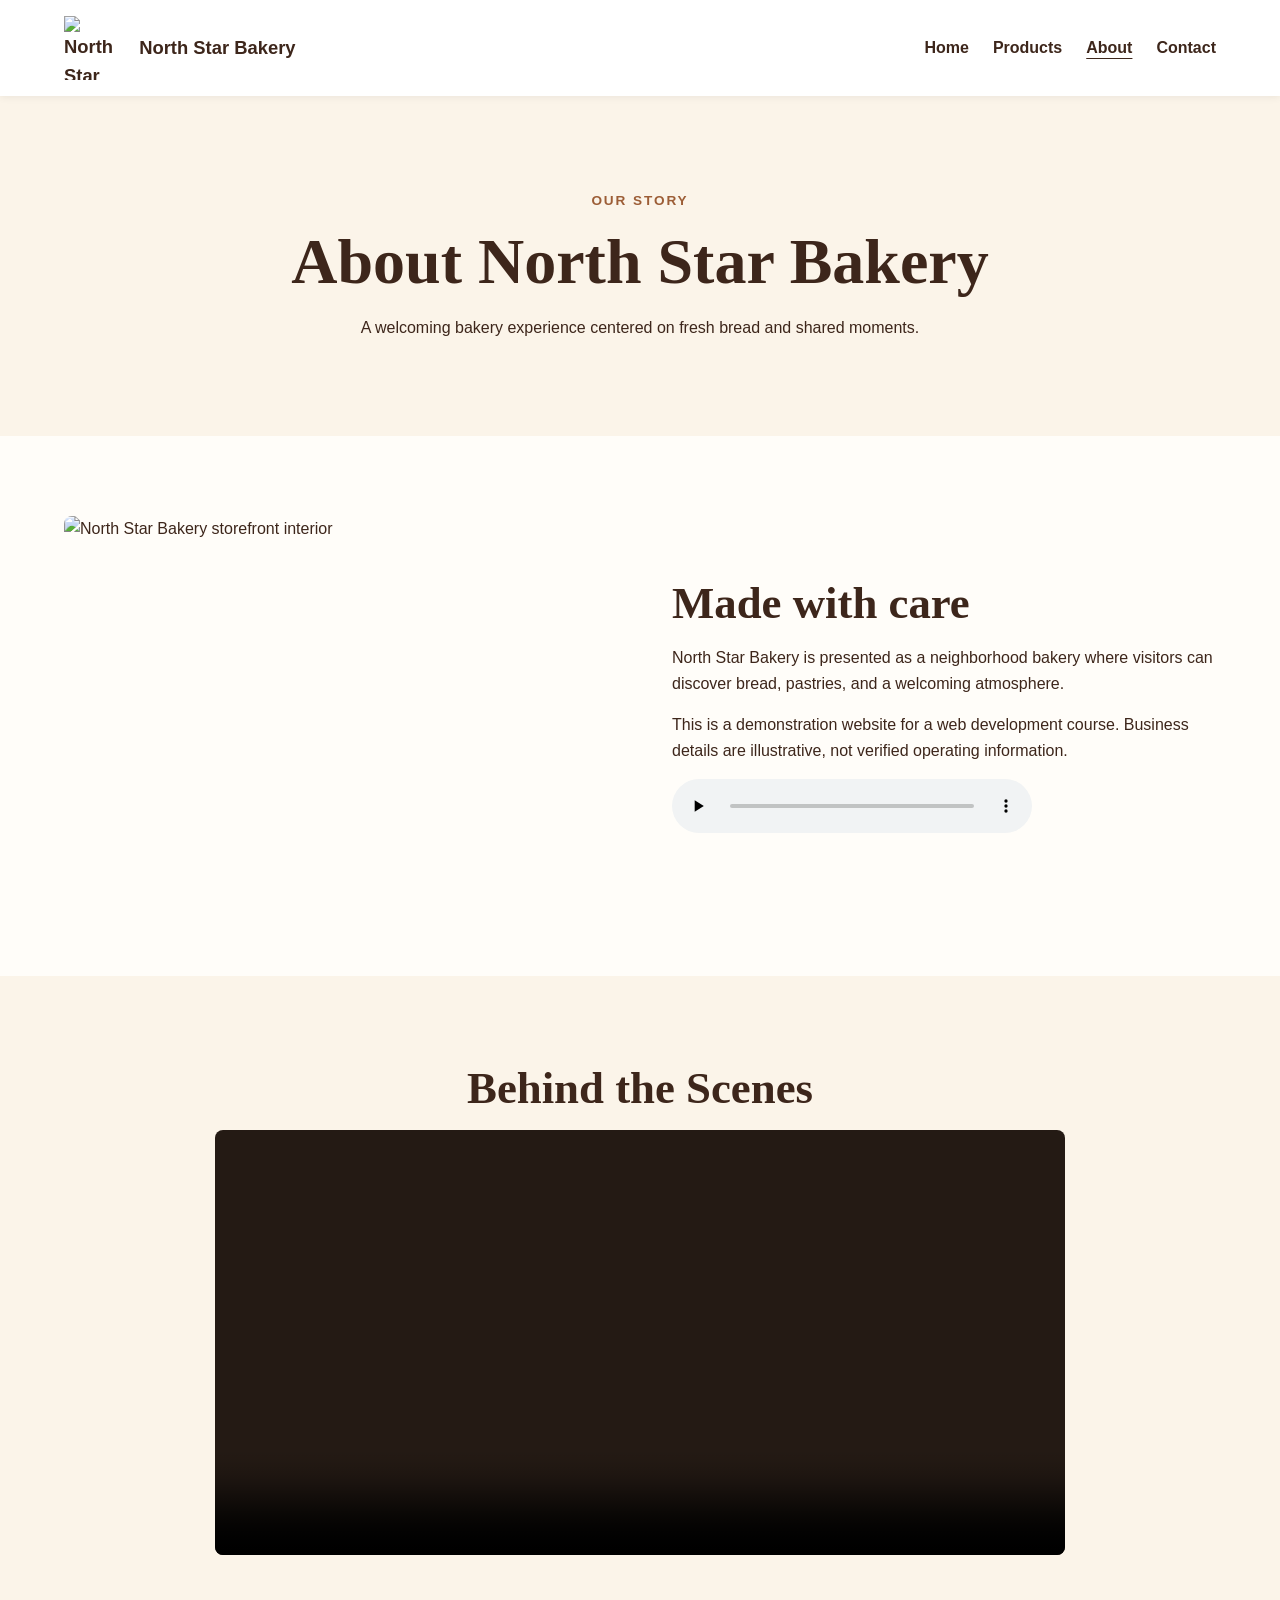
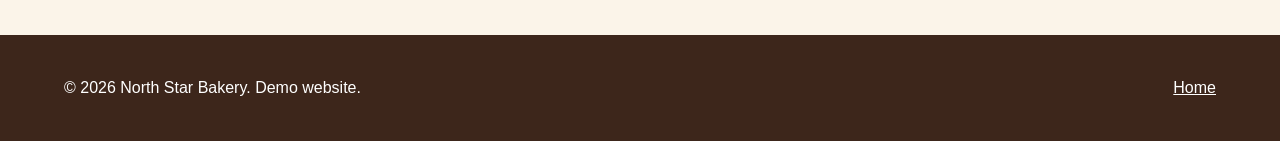
==== about.html @ 6d1a8e16 "Add files via upload" ====
<!doctype html><html lang="en"><head><meta charset="utf-8"><meta name="viewport" content="width=device-width, initial-scale=1"><meta name="description" content="North Star Bakery About Our Bakery"><title>About Our Bakery | North Star Bakery</title><link rel="stylesheet" href="styles.css"></head><body><a class="skip" href="#main">Skip to content</a><header class="site-header"><a href="index.html" class="brand"><img src="assets/bakery-logo_c.png" alt="North Star Bakery logo"><span>North Star Bakery</span></a><button class="menu-toggle" type="button" aria-controls="navigation" aria-expanded="false">Menu ☰</button><nav id="navigation" aria-label="Main navigation"><a href="index.html">Home</a><a href="products.html">Products</a><a href="about.html" aria-current="page">About</a><a href="contact.html">Contact</a></nav></header><main id="main"><section class="section cream center"><p class="eyebrow">Our story</p><h1>About North Star Bakery</h1><p>A welcoming bakery experience centered on fresh bread and shared moments.</p></section><section class="section split"><img src="assets/bakery-storefront_c.png" alt="North Star Bakery storefront interior"><div><h2>Made with care</h2><p>North Star Bakery is presented as a neighborhood bakery where visitors can discover bread, pastries, and a welcoming atmosphere.</p><p>This is a demonstration website for a web development course. Business details are illustrative, not verified operating information.</p><audio controls preload="none"><source src="assets/bakery-welcome_c.mp3" type="audio/mpeg">Your browser does not support audio playback.</audio></div></section><section class="section cream"><h2 class="center">Behind the Scenes</h2><video controls playsinline preload="metadata" poster="assets/bakery-bread_c.png"><source src="assets/bakery-behind-scenes-web.mp4" type="video/mp4">Your browser does not support video playback.</video></section></main><footer><p>© <span id="year"></span> North Star Bakery. Demo website.</p><a href="index.html">Home</a></footer><script src="script.js" defer></script></body></html>
---- styles.css ----
:root{--ink:#3d261b;--brown:#75452c;--cream:#fbf4e9;--tan:#e8d2b6;--white:#fff;--accent:#9c5d36}*{box-sizing:border-box}html{scroll-behavior:smooth}body{margin:0;font-family:Arial,Helvetica,sans-serif;color:var(--ink);background:#fffdf9;line-height:1.6}a{color:inherit}img{max-width:100%;display:block}.skip{position:absolute;left:-9999px}.skip:focus{left:1rem;top:1rem;z-index:10;background:white;padding:.5rem}.site-header{display:flex;justify-content:space-between;align-items:center;gap:1rem;padding:1rem max(5%,calc((100vw - 1160px)/2));background:white;position:relative;box-shadow:0 1px 8px #00000012}.brand{display:flex;align-items:center;gap:.7rem;text-decoration:none;font-weight:800;font-size:1.15rem}.brand img{width:64px;height:64px;object-fit:contain}.site-header nav{display:flex;gap:1.5rem;align-items:center}.site-header nav a{text-decoration:none;font-weight:600}.site-header nav a:hover,.site-header nav a:focus{color:var(--accent);text-decoration:underline}.menu-toggle{display:none;background:white;border:1px solid var(--brown);border-radius:5px;padding:.5rem;color:var(--ink);font-size:1rem}.hero{background:var(--cream);display:grid;grid-template-columns:1fr 1fr;min-height:510px;align-items:center}.hero-copy{padding:4rem max(9%,calc((100vw - 1160px)/2));padding-right:2rem}.hero img{width:100%;height:100%;max-height:600px;object-fit:cover}.eyebrow{font-size:.85rem;font-weight:800;text-transform:uppercase;letter-spacing:.14em;color:var(--accent)}h1,h2,h3{font-family:Georgia,'Times New Roman',serif;line-height:1.15}h1{font-size:clamp(2.6rem,5vw,4.6rem);margin:.6rem 0}h2{font-size:clamp(2rem,3.5vw,3rem);margin:.4rem 0 1rem}h3{font-size:1.4rem;margin:.2rem 0}.button{display:inline-block;background:var(--brown);border:0;border-radius:4px;color:white;text-decoration:none;padding:.85rem 1.3rem;font-weight:700;cursor:pointer;font-size:1rem;margin-top:1rem}.button:hover,.button:focus{background:#4c2a1b}.section{padding:5rem max(5%,calc((100vw - 1160px)/2))}.split{display:grid;grid-template-columns:1fr 1fr;gap:4rem;align-items:center}.split img{width:100%;height:380px;object-fit:cover;border-radius:8px}.text-button{background:none;border:0;color:var(--brown);font-weight:700;text-decoration:underline;padding:.6rem 0;cursor:pointer;font-size:1rem}.cream{background:var(--cream)}.center{text-align:center}.cards{display:grid;grid-template-columns:repeat(3,minmax(0,1fr));gap:1.5rem;margin-top:2.5rem}.product-card{background:white;border-radius:8px;overflow:hidden;box-shadow:0 5px 22px #3d261b12}.product-card img{width:100%;height:230px;object-fit:cover}.product-card div{padding:1.4rem}.product-card p{margin:.4rem 0 0}.intro{margin-bottom:2rem}video{display:block;width:100%;max-width:850px;margin:auto;border-radius:8px;background:#241a14}.visit{text-align:center;background:#f0e1cf}.visit p{max-width:650px;margin:auto}footer{display:flex;justify-content:space-between;gap:1rem;padding:1.5rem 5%;background:var(--ink);color:white}footer a{align-self:center}@media(max-width:760px){.site-header{flex-wrap:wrap}.menu-toggle{display:block}.site-header nav{display:none;width:100%;flex-direction:column;align-items:flex-start;gap:.8rem;padding:.8rem 0}.site-header nav.open{display:flex}.hero,.split{grid-template-columns:1fr}.hero-copy{padding:3rem 6%}.hero img{height:300px}.section{padding:3.5rem 6%}.split{gap:1.5rem}.split img{height:280px}.cards{grid-template-columns:1fr}.product-card img{height:250px}footer{flex-direction:column}}@media(prefers-reduced-motion:reduce){html{scroll-behavior:auto}}

.feature-figure{max-width:780px;margin:3rem auto 0}.feature-figure img{width:100%;border-radius:8px}.feature-figure figcaption{text-align:center;font-size:.9rem;margin-top:.5rem}.contact-panel{max-width:650px;margin:auto;background:var(--cream);padding:2rem;border-radius:10px}.contact-panel form{display:grid;gap:.65rem}.contact-panel label{font-weight:700;margin-top:.5rem}.contact-panel input,.contact-panel select,.contact-panel textarea{width:100%;font:inherit;padding:.75rem;border:1px solid #9d8b7d;border-radius:4px;background:white}.contact-panel .button{justify-self:start}.contact-panel :focus-visible{outline:3px solid #9c5d36;outline-offset:2px}audio{max-width:100%;width:360px}.site-header nav a[aria-current="page"]{text-decoration:underline;text-underline-offset:5px}
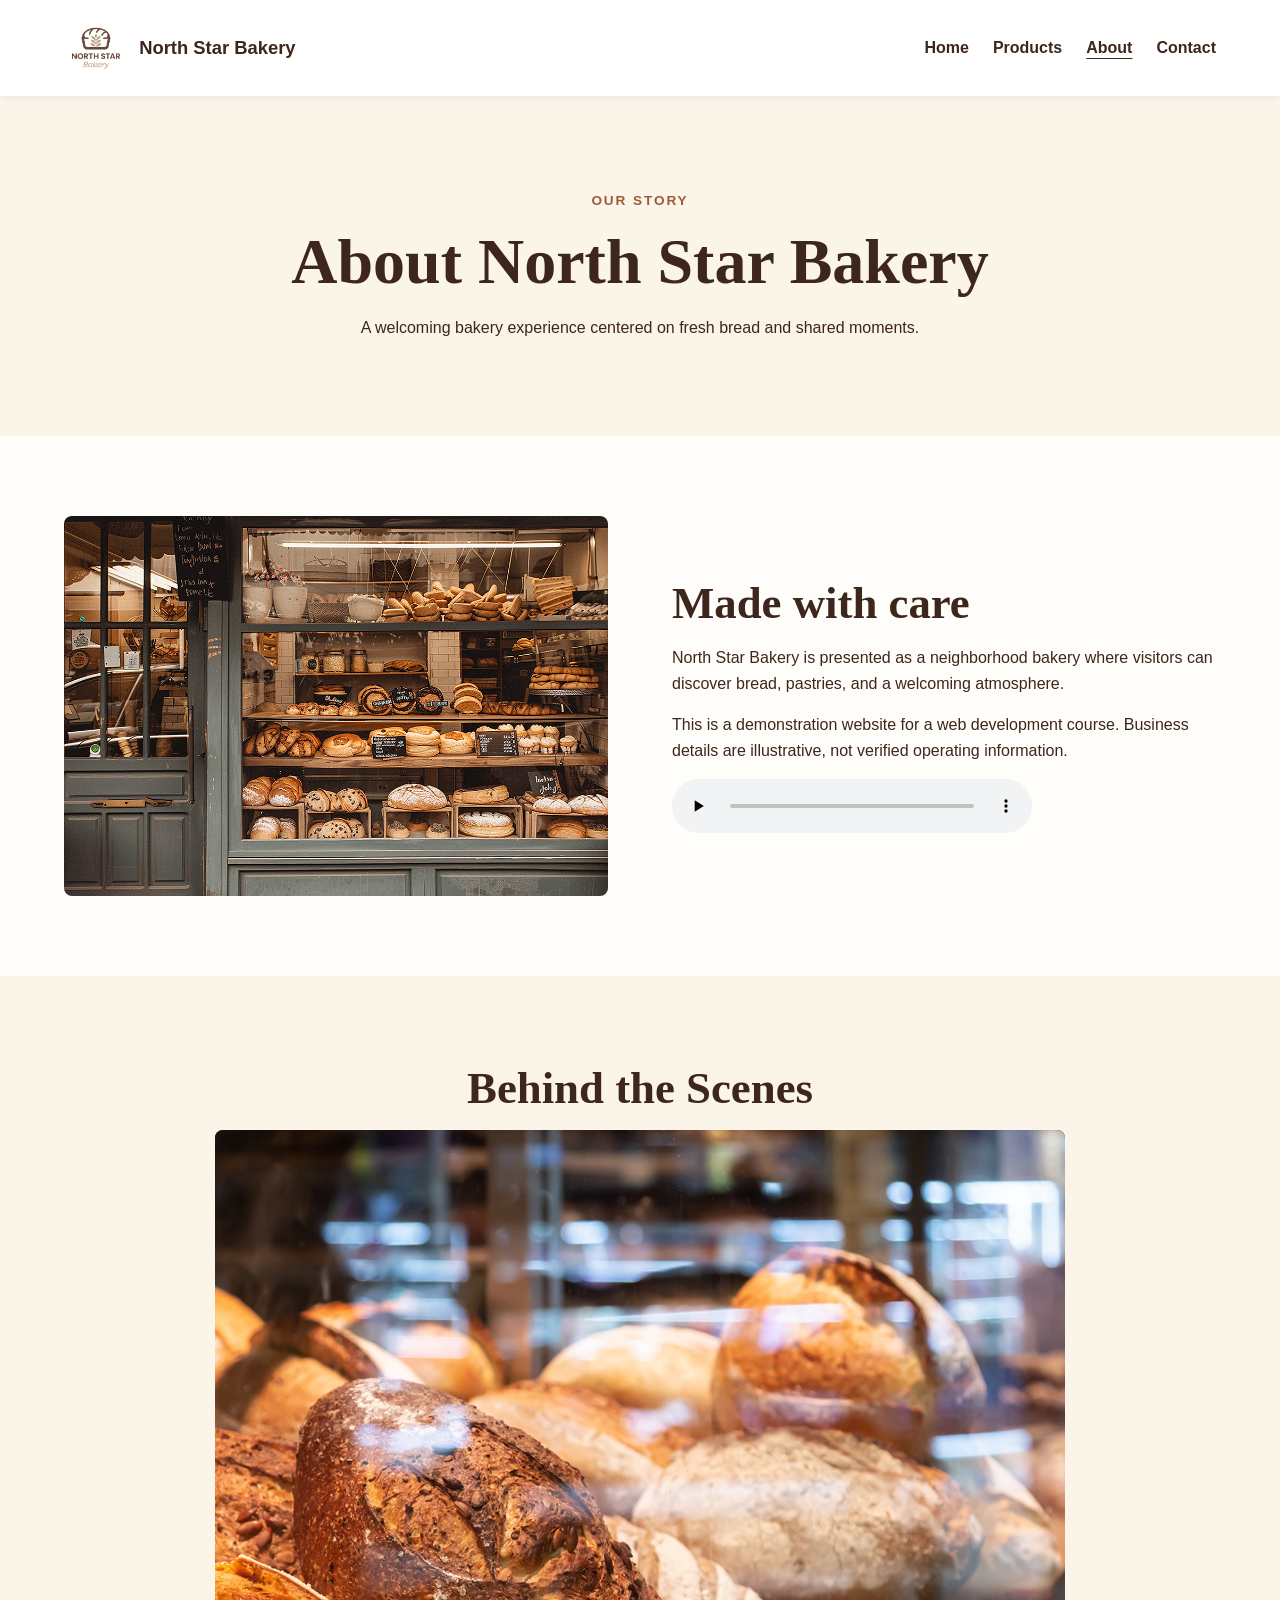
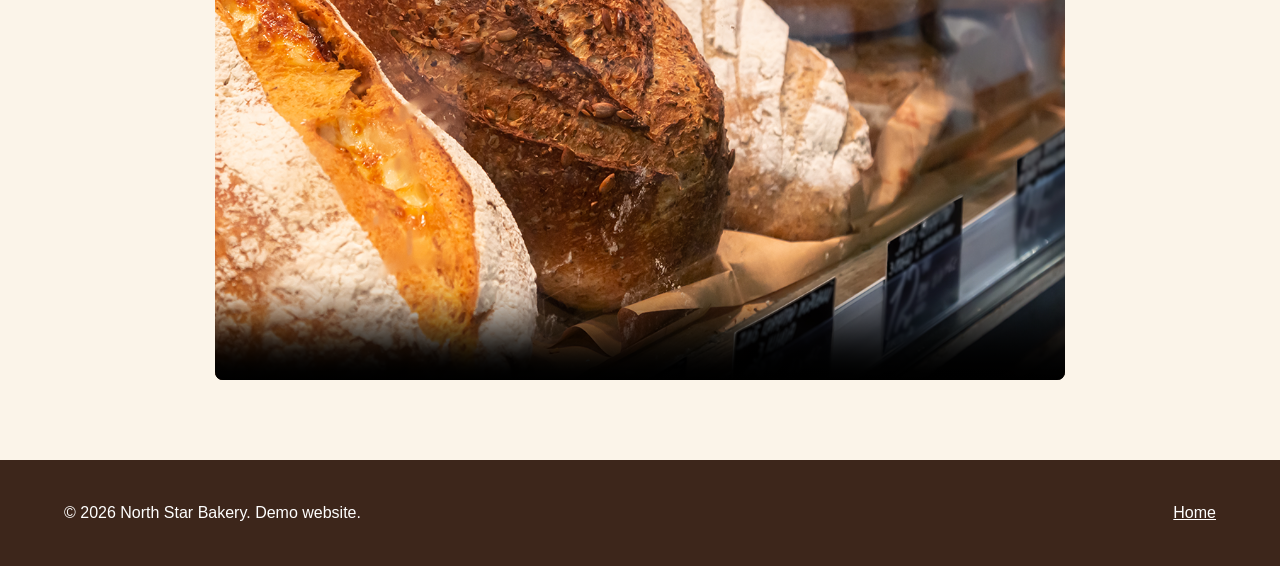
==== commit 5534fed0: "Add files via upload" ====
--- a/about.html
+++ b/about.html
@@ -1 +1 @@
-<!doctype html><html lang="en"><head><meta charset="utf-8"><meta name="viewport" content="width=device-width, initial-scale=1"><meta name="description" content="North Star Bakery About Our Bakery"><title>About Our Bakery | North Star Bakery</title><link rel="stylesheet" href="styles.css"></head><body><a class="skip" href="#main">Skip to content</a><header class="site-header"><a href="index.html" class="brand"><img src="assets/bakery-logo_c.png" alt="North Star Bakery logo"><span>North Star Bakery</span></a><button class="menu-toggle" type="button" aria-controls="navigation" aria-expanded="false">Menu ☰</button><nav id="navigation" aria-label="Main navigation"><a href="index.html">Home</a><a href="products.html">Products</a><a href="about.html" aria-current="page">About</a><a href="contact.html">Contact</a></nav></header><main id="main"><section class="section cream center"><p class="eyebrow">Our story</p><h1>About North Star Bakery</h1><p>A welcoming bakery experience centered on fresh bread and shared moments.</p></section><section class="section split"><img src="assets/bakery-storefront_c.png" alt="North Star Bakery storefront interior"><div><h2>Made with care</h2><p>North Star Bakery is presented as a neighborhood bakery where visitors can discover bread, pastries, and a welcoming atmosphere.</p><p>This is a demonstration website for a web development course. Business details are illustrative, not verified operating information.</p><audio controls preload="none"><source src="assets/bakery-welcome_c.mp3" type="audio/mpeg">Your browser does not support audio playback.</audio></div></section><section class="section cream"><h2 class="center">Behind the Scenes</h2><video controls playsinline preload="metadata" poster="assets/bakery-bread_c.png"><source src="assets/bakery-behind-scenes-web.mp4" type="video/mp4">Your browser does not support video playback.</video></section></main><footer><p>© <span id="year"></span> North Star Bakery. Demo website.</p><a href="index.html">Home</a></footer><script src="script.js" defer></script></body></html>+<!doctype html><html lang="en"><head><meta charset="utf-8"><meta name="viewport" content="width=device-width, initial-scale=1"><meta name="description" content="North Star Bakery About Our Bakery"><title>About Our Bakery | North Star Bakery</title><link rel="stylesheet" href="styles.css"></head><body><a class="skip" href="#main">Skip to content</a><header class="site-header"><a href="index.html" class="brand"><img src="bakery-logo_c.png" alt="North Star Bakery logo"><span>North Star Bakery</span></a><button class="menu-toggle" type="button" aria-controls="navigation" aria-expanded="false">Menu ☰</button><nav id="navigation" aria-label="Main navigation"><a href="index.html">Home</a><a href="products.html">Products</a><a href="about.html" aria-current="page">About</a><a href="contact.html">Contact</a></nav></header><main id="main"><section class="section cream center"><p class="eyebrow">Our story</p><h1>About North Star Bakery</h1><p>A welcoming bakery experience centered on fresh bread and shared moments.</p></section><section class="section split"><img src="bakery-storefront_c.png" alt="North Star Bakery storefront interior"><div><h2>Made with care</h2><p>North Star Bakery is presented as a neighborhood bakery where visitors can discover bread, pastries, and a welcoming atmosphere.</p><p>This is a demonstration website for a web development course. Business details are illustrative, not verified operating information.</p><audio controls preload="none"><source src="bakery-welcome_c.mp3" type="audio/mpeg">Your browser does not support audio playback.</audio></div></section><section class="section cream"><h2 class="center">Behind the Scenes</h2><video controls playsinline preload="metadata" poster="bakery-bread_c.png"><source src="bakery-behind-scenes-web.mp4" type="video/mp4">Your browser does not support video playback.</video></section></main><footer><p>© <span id="year"></span> North Star Bakery. Demo website.</p><a href="index.html">Home</a></footer><script src="script.js" defer></script></body></html>
--- a/styles.css
+++ b/styles.css
@@ -1,3 +1,6 @@
 :root{--ink:#3d261b;--brown:#75452c;--cream:#fbf4e9;--tan:#e8d2b6;--white:#fff;--accent:#9c5d36}*{box-sizing:border-box}html{scroll-behavior:smooth}body{margin:0;font-family:Arial,Helvetica,sans-serif;color:var(--ink);background:#fffdf9;line-height:1.6}a{color:inherit}img{max-width:100%;display:block}.skip{position:absolute;left:-9999px}.skip:focus{left:1rem;top:1rem;z-index:10;background:white;padding:.5rem}.site-header{display:flex;justify-content:space-between;align-items:center;gap:1rem;padding:1rem max(5%,calc((100vw - 1160px)/2));background:white;position:relative;box-shadow:0 1px 8px #00000012}.brand{display:flex;align-items:center;gap:.7rem;text-decoration:none;font-weight:800;font-size:1.15rem}.brand img{width:64px;height:64px;object-fit:contain}.site-header nav{display:flex;gap:1.5rem;align-items:center}.site-header nav a{text-decoration:none;font-weight:600}.site-header nav a:hover,.site-header nav a:focus{color:var(--accent);text-decoration:underline}.menu-toggle{display:none;background:white;border:1px solid var(--brown);border-radius:5px;padding:.5rem;color:var(--ink);font-size:1rem}.hero{background:var(--cream);display:grid;grid-template-columns:1fr 1fr;min-height:510px;align-items:center}.hero-copy{padding:4rem max(9%,calc((100vw - 1160px)/2));padding-right:2rem}.hero img{width:100%;height:100%;max-height:600px;object-fit:cover}.eyebrow{font-size:.85rem;font-weight:800;text-transform:uppercase;letter-spacing:.14em;color:var(--accent)}h1,h2,h3{font-family:Georgia,'Times New Roman',serif;line-height:1.15}h1{font-size:clamp(2.6rem,5vw,4.6rem);margin:.6rem 0}h2{font-size:clamp(2rem,3.5vw,3rem);margin:.4rem 0 1rem}h3{font-size:1.4rem;margin:.2rem 0}.button{display:inline-block;background:var(--brown);border:0;border-radius:4px;color:white;text-decoration:none;padding:.85rem 1.3rem;font-weight:700;cursor:pointer;font-size:1rem;margin-top:1rem}.button:hover,.button:focus{background:#4c2a1b}.section{padding:5rem max(5%,calc((100vw - 1160px)/2))}.split{display:grid;grid-template-columns:1fr 1fr;gap:4rem;align-items:center}.split img{width:100%;height:380px;object-fit:cover;border-radius:8px}.text-button{background:none;border:0;color:var(--brown);font-weight:700;text-decoration:underline;padding:.6rem 0;cursor:pointer;font-size:1rem}.cream{background:var(--cream)}.center{text-align:center}.cards{display:grid;grid-template-columns:repeat(3,minmax(0,1fr));gap:1.5rem;margin-top:2.5rem}.product-card{background:white;border-radius:8px;overflow:hidden;box-shadow:0 5px 22px #3d261b12}.product-card img{width:100%;height:230px;object-fit:cover}.product-card div{padding:1.4rem}.product-card p{margin:.4rem 0 0}.intro{margin-bottom:2rem}video{display:block;width:100%;max-width:850px;margin:auto;border-radius:8px;background:#241a14}.visit{text-align:center;background:#f0e1cf}.visit p{max-width:650px;margin:auto}footer{display:flex;justify-content:space-between;gap:1rem;padding:1.5rem 5%;background:var(--ink);color:white}footer a{align-self:center}@media(max-width:760px){.site-header{flex-wrap:wrap}.menu-toggle{display:block}.site-header nav{display:none;width:100%;flex-direction:column;align-items:flex-start;gap:.8rem;padding:.8rem 0}.site-header nav.open{display:flex}.hero,.split{grid-template-columns:1fr}.hero-copy{padding:3rem 6%}.hero img{height:300px}.section{padding:3.5rem 6%}.split{gap:1.5rem}.split img{height:280px}.cards{grid-template-columns:1fr}.product-card img{height:250px}footer{flex-direction:column}}@media(prefers-reduced-motion:reduce){html{scroll-behavior:auto}}
 
 .feature-figure{max-width:780px;margin:3rem auto 0}.feature-figure img{width:100%;border-radius:8px}.feature-figure figcaption{text-align:center;font-size:.9rem;margin-top:.5rem}.contact-panel{max-width:650px;margin:auto;background:var(--cream);padding:2rem;border-radius:10px}.contact-panel form{display:grid;gap:.65rem}.contact-panel label{font-weight:700;margin-top:.5rem}.contact-panel input,.contact-panel select,.contact-panel textarea{width:100%;font:inherit;padding:.75rem;border:1px solid #9d8b7d;border-radius:4px;background:white}.contact-panel .button{justify-self:start}.contact-panel :focus-visible{outline:3px solid #9c5d36;outline-offset:2px}audio{max-width:100%;width:360px}.site-header nav a[aria-current="page"]{text-decoration:underline;text-underline-offset:5px}
+
+/* Touchstone 4: interactive favorites and accessible validation */
+.favorite-button{display:inline-flex;align-items:center;justify-content:center;margin-top:1rem;border:2px solid var(--brown);border-radius:5px;padding:.65rem 1rem;background:#fff;color:var(--brown);font:inherit;font-weight:700;cursor:pointer;min-height:44px}.favorite-button:hover,.favorite-button:focus-visible{background:var(--cream)}.favorite-button[aria-pressed="true"]{background:var(--brown);color:#fff}.favorite-button:focus-visible,.text-button:focus-visible{outline:3px solid var(--accent);outline-offset:3px}.favorites-panel{margin-top:1rem}.favorites-inner{max-width:800px;margin:auto}.favorites-inner ul{padding-left:1.4rem}.favorites-inner li{padding:.3rem 0}.helper-text{font-size:.92rem}.field-error{color:#9b1c1c;font-size:.9rem;min-height:1.1em}.contact-panel [aria-invalid="true"]{border:2px solid #9b1c1c}.form-status{font-weight:700}.form-status.success{color:#225c31}.form-status.error{color:#9b1c1c}
